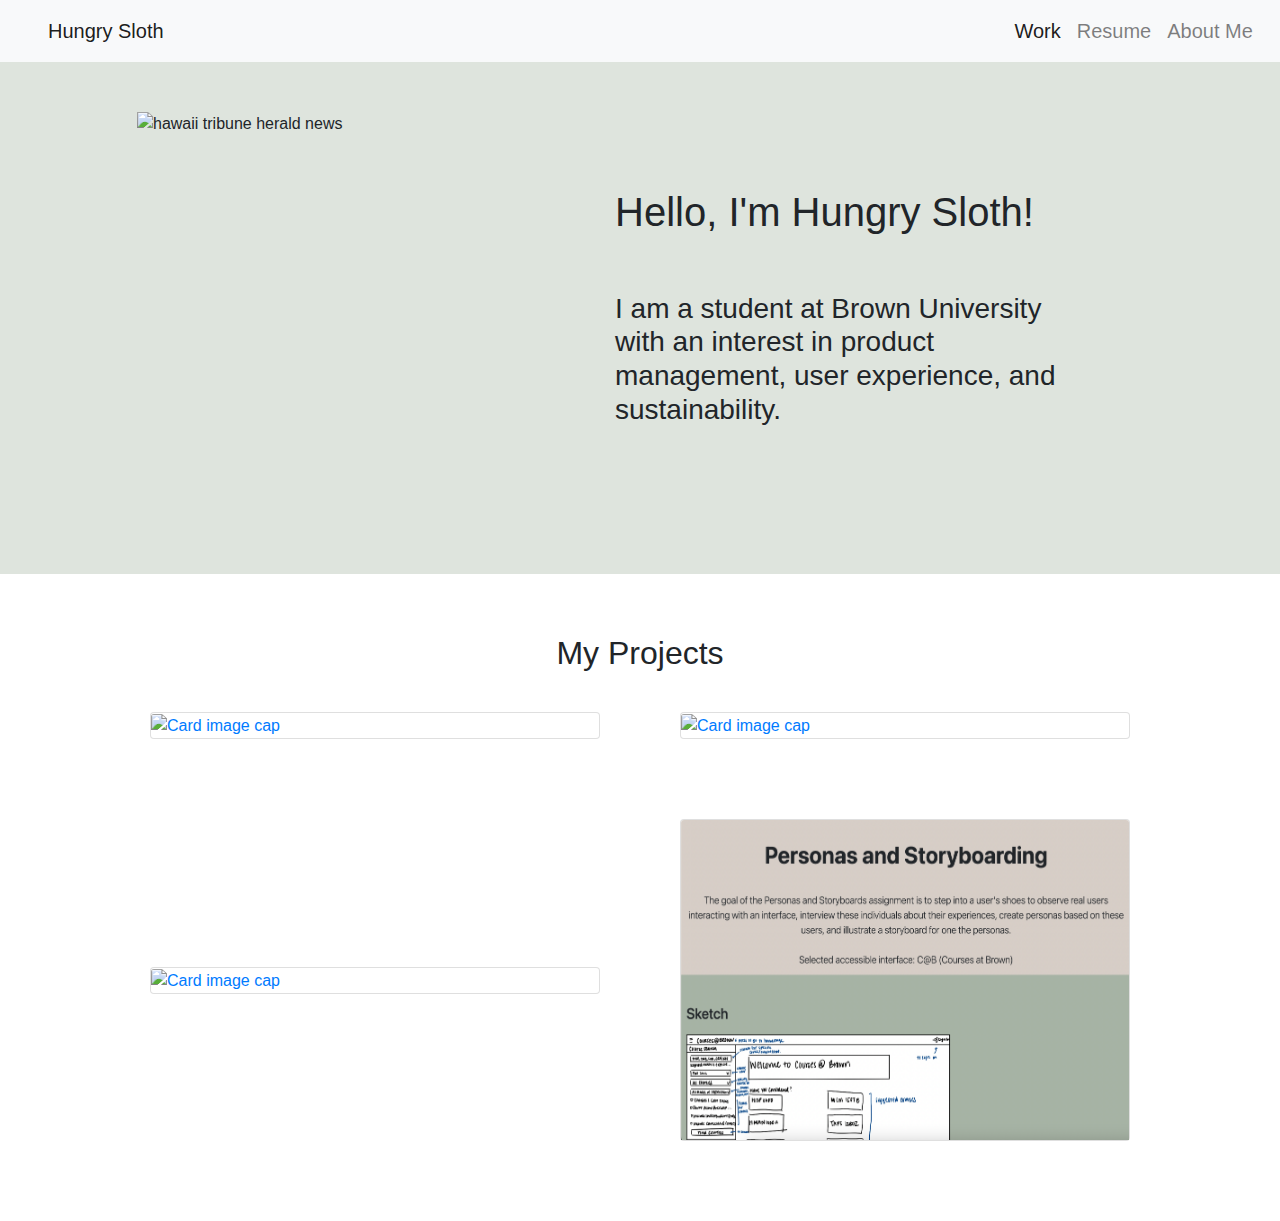
==== index.html @ 39aba36c "fixed responsiveness" ====
<!doctype html>
<html lang="en">

<head>
    <meta charset="utf-8">
    <meta name="viewport" content="width=device-width, initial-scale=1">
    <link rel="stylesheet" href="bootstrap.css">
    <link rel="stylesheet" href="style.css">
    <link rel="stylesheet" href="https://fonts.googleapis.com/css?family=Tangerine">
    <link rel="stylesheet" href="https://cdn.jsdelivr.net/npm/bootstrap@4.3.1/dist/css/bootstrap.min.css"
        integrity="sha384-ggOyR0iXCbMQv3Xipma34MD+dH/1fQ784/j6cY/iJTQUOhcWr7x9JvoRxT2MZw1T" crossorigin="anonymous">
    <link href="https://cdn.jsdelivr.net/npm/bootstrap@5.2.2/dist/css/bootstrap.min.css" rel="stylesheet"
        integrity="sha384-Zenh87qX5JnK2Jl0vWa8Ck2rdkQ2Bzep5IDxbcnCeuOxjzrPF/et3URy9Bv1WTRi" crossorigin="anonymous">
    <script src="https://cdn.jsdelivr.net/npm/bootstrap@5.2.2/dist/js/bootstrap.bundle.min.js"
        integrity="sha384-OERcA2EqjJCMA+/3y+gxIOqMEjwtxJY7qPCqsdltbNJuaOe923+mo//f6V8Qbsw3"
        crossorigin="anonymous"></script>
    <title>Final Portfolio</title>
</head>

<body>
    <!-- nav bar was adopted using https://www.codeply.com/p/7plDNvBJnB -->
    <nav class="navbar navbar-light bg-light navbar-expand-md fixed-top mr-auto #3A1C1B;">
        <a id="left-nav" class="navbar-brand" href="#"> Hungry Sloth</a>
        <button class="navbar-toggler" aria-label="toggle navigation" data-bs-toggle="collapse"
            data-bs-target="#navbar">
            <span class="navbar-toggler-icon"></span>
        </button>
        <div class="navbar-collapse collapse ml-auto" id="navbar">
            <ul class="navbar-nav ml-auto">
                <li class="nav-item"><a class="nav-link active" aria-current="page" href="#market">Work</a></li>
                <li class="nav-item"><a class="nav-link" href="resume.html">Resume</a></li>
                <li class="nav-item"><a class="nav-link" href="about.html">About Me</a></li>

            </ul>
        </div>
    </nav>

    <section id="innews" class="container-fluid display-flex ">

        <div class="innews-container">

            <div class="innews-card">
                <img id=sloth src="images/sloth.webp" alt="hawaii tribune herald news" />
            </div>
            <div class="innews-card" id="title-text">
                <h1>Hello, I'm Hungry Sloth! </h1>
                <h3>I am a student at Brown University with an interest in product management, user
                    experience, and sustainability.</h3>
            </div>
        </div>
    </section>

    <div id="market" class="d-flex flex-column justify-content-center align-items-center">
        <h2 class="mkt">My Projects</h2>

        <div class="market-container">
            <div class="card" style="width:450px">
                <a class="links" href="development.html"><img class="card-img-top" src="images/development.png"
                        alt="Card image cap" /></a>
            </div>
            <div class="card" style="width:450px">
                <a class="links" href="iterative.html"><img class="card-img-top" src="images/iter.png"
                        alt="Card image cap" /></a>

            </div>
            <div class="card" style="width:450px">
                <a class="links" href="redesign.html"><img class="card-img-top" src="images/responsive.png"
                        alt="Card image cap" /></a>

            </div>
            <div class="card" style="width:450px">
                <a class="links" href="personas.html"><img class="card-img-top" src="images/personas.png"
                        alt="Card image cap" /></a>

            </div>
        </div>

    </div>

</body>

</html>
---- style.css ----
/* html {
    -webkit-font-smoothing: antialiased !important;
    -moz-osx-font-smoothing: grayscale !important;
    -ms-font-smoothing: antialiased !important;
}

body {
    font-family: 'Open Sans', sans-serif;
    font-size: 16px;
    color: #555555;
} */

.md-stepper-horizontal {
    display: table;
    width: 100%;
    margin: 0 auto;
    /* background-color: #FFFFFF;
    box-shadow: 0 3px 8px -6px rgba(0, 0, 0, .50); */
}

.md-stepper-horizontal .md-step {
    display: table-cell;
    position: relative;
    padding: 24px;
}

/* .md-stepper-horizontal .md-step:hover,
.md-stepper-horizontal .md-step:active {
    background-color: rgba(0, 0, 0, 0.04);
}

.md-stepper-horizontal .md-step:active {
    border-radius: 15% / 75%;
}

.md-stepper-horizontal .md-step:first-child:active {
    border-top-left-radius: 0;
    border-bottom-left-radius: 0;
}

.md-stepper-horizontal .md-step:last-child:active {
    border-top-right-radius: 0;
    border-bottom-right-radius: 0;
}

.md-stepper-horizontal .md-step:hover .md-step-circle {
    background-color: #ac1717;
} */

.md-stepper-horizontal .md-step:first-child .md-step-bar-left,
.md-stepper-horizontal .md-step:last-child .md-step-bar-right {
    display: none;
}

.md-stepper-horizontal .md-step .md-step-circle {
    width: 30px;
    height: 30px;
    margin: 0 auto;
    background-color: #000000;
    border-radius: 50%;
    text-align: center;
    line-height: 30px;
    font-size: 16px;
    font-weight: 600;
    color: #FFFFFF;
}

/* .md-stepper-horizontal.green .md-step.active .md-step-circle {
    background-color: #00AE4D;
} */

.md-stepper-horizontal.orange .md-step.active .md-step-circle {
    background-color: #2f2c29;
}

/* .md-stepper-horizontal .md-step.active .md-step-circle {
    background-color: rgb(33, 150, 243);
} */

.md-stepper-horizontal .md-step.done .md-step-circle:before {
    font-family: 'FontAwesome';
    font-weight: 100;
    content: "\f00c";
}

.md-stepper-horizontal .md-step.done .md-step-circle *,
.md-stepper-horizontal .md-step.editable .md-step-circle * {
    display: none;
}

.md-stepper-horizontal .md-step.editable .md-step-circle {
    -moz-transform: scaleX(-1);
    -o-transform: scaleX(-1);
    -webkit-transform: scaleX(-1);
    transform: scaleX(-1);
}

.md-stepper-horizontal .md-step.editable .md-step-circle:before {
    /* font-family: 'FontAwesome'; */
    font-weight: 100;
    content: "\f040";
}

.md-stepper-horizontal .md-step .md-step-title {
    margin-top: 16px;
    font-size: 16px;
    font-weight: 600;
}

.md-stepper-horizontal .md-step .md-step-title,
.md-stepper-horizontal .md-step .md-step-optional {
    text-align: center;
    color: rgba(0, 0, 0, .26);
}

.md-stepper-horizontal .md-step.active .md-step-title {
    font-weight: 600;
    color: rgba(0, 0, 0, .87);
}

.md-stepper-horizontal .md-step.active.done .md-step-title,
.md-stepper-horizontal .md-step.active.editable .md-step-title {
    font-weight: 600;
}

.md-stepper-horizontal .md-step .md-step-optional {
    font-size: 12px;
}

.md-stepper-horizontal .md-step.active .md-step-optional {
    color: rgba(0, 0, 0, .54);
}

.md-stepper-horizontal .md-step .md-step-bar-left,
.md-stepper-horizontal .md-step .md-step-bar-right {
    position: absolute;
    top: 36px;
    height: 1px;
    border-top: 1px solid #000000;
}

.md-stepper-horizontal .md-step .md-step-bar-right {
    right: 0;
    left: 50%;
    margin-left: 20px;
}

.md-stepper-horizontal .md-step .md-step-bar-left {
    left: 0;
    right: 50%;
    margin-right: 20px;
}

#hifi-iterative {
    width: 13rem;
    height: auto;
}

.userContainer {
    display: flex;
    flex-direction: row;
    align-items: top;
    justify-content: center;
    gap: 5rem;
    flex-wrap: wrap;
}

.userCard {
    width: 300px;
    background-color: #ebebeb;
    border-radius: 15px;
    box-shadow: 0 0 10px 0 rgba(0, 0, 0, 0.2);
    color: black;
}

.userImage {
    width: 200px;
    height: 200px;
    border-radius: 50%;
    object-fit: cover;
    margin-top: 1rem;

}

#userImageOne {
    background-color: #32a0d0;
    justify-content: center;
    align-items: center;
}

#userImageTwo {
    background-color: #828bec;
}

#userImageThree {
    background-color: #943bc7;
}


.userHeader {
    padding: 1rem;
    font-size: 1.5rem;
    font-weight: 600;
    padding: 1rem;
    align-items: center;
    justify-content: center;
    text-align: center;
}

.userSectionContainer {
    text-align: left;
    padding: 0 1rem;
}

/* a {
        margin: 0 auto;
        color:rgb(189, 17, 104);
        text-decoration: underline;
      }
  
      a:hover {
        color:rgb(124, 5, 64);
      } */

.userSectionHeader {
    font-size: 1.2rem;
    font-weight: 600;
    padding-bottom: 0.5rem;
    text-align: center;
}

strong {
    padding-left: 0.5rem;
}

ul {
    padding-left: 2.5rem;
    margin: 0.2rem;
}




#vis-design {
    width: 18rem;
    height: 20rem;
}

.feedbackContainer {
    display: flex;
    flex-direction: row;
    align-items: top;
    justify-content: center;
    gap: 5rem;
    flex-wrap: wrap;
}

.feedbackItem {
    /* flex: 1; */
    width: 320px;
    background-color: #ebebeb;
    border-radius: 15px;
    box-shadow: 0 0 10px 0 rgba(0, 0, 0, 0.2);
    color: black;
}

.feedbackImage {
    width: 320px;
    height: 200px;
    border-radius: 10px;
    object-fit: cover;
}

.feedbackHeader {
    padding: 1rem;
    font-size: 1.5rem;
    font-weight: 500;
    align-items: center;
    justify-content: center;
    text-align: center;
}

.feedbackTextContainer {
    display: flex;
    flex-direction: row;
    align-items: top;
    justify-content: center;
    gap: 1rem;
    padding: 0 1rem;
    text-align: left;
}

.navbar-nav {
    font-size: 20px;
    color: black;
}

.proto-container img {
    width: 350px;
    height: 290px;
}

.proto-container {
    display: flex;
    justify-content: center;
    align-items: start;
    flex-wrap: wrap;
    gap: 2rem;
}

#design {

    text-align: center;
    justify-content: center;
    align-items: center;
    padding-bottom: 5rem;
}

#left-nav {
    padding-left: 2rem;
}

.banner {
    width: 100%;
    height: 500px;
    position: relative;
    object-fit: cover;
}

.hours {
    align-items: center;
    justify-content: center;
}

#title {
    padding-bottom: 40px;
    background-color: #d0a3bc9a;
}

#dev-title {
    padding-top: 60px;
    padding-bottom: 40px;
    background-color: #d0a3bc9a;
}

#redesign-title {
    padding-top: 60px;
    padding-bottom: 40px;
    background-color: #7f9fc9c4;
}

#iterative-title {
    padding-top: 60px;
    padding-bottom: 40px;
    background-color: #a278bd9a;
}

#personas-title {
    padding-top: 60px;
    padding-bottom: 40px;
    background-color: #3a211f57;
}

#aboutme {
    padding-bottom: 40px;
    background-color: #d0b9a39a;
}

#aboutme h1 {
    padding-top: 10rem;
    padding-bottom: 5rem;
    font-size: 3rem;
    font-weight: bold;
    /* font-family: "Belleza"; */
    align-items: center;
    justify-content: center;
    justify-items: center;
    align-content: center;
    text-align: center;
}

#title h1 {
    padding-top: 10rem;
    padding-bottom: 5rem;
    font-size: 3rem;
    font-weight: bold;
    /* font-family: "Belleza"; */
    align-items: center;
    justify-content: center;
    justify-items: center;
    align-content: center;
    text-align: center;
}

#dev-title h1 {
    padding-top: 15rem;
    padding-bottom: 15rem;
    font-size: 5rem;
    font-weight: bold;
    /* font-family: "Belleza"; */
    align-items: center;
    justify-content: center;
    justify-items: center;
    align-content: center;
    text-align: center;
}

#iterative-title h1 {
    padding-top: 15rem;
    padding-bottom: 15rem;
    font-size: 5rem;
    font-weight: bold;
    /* font-family: "Belleza"; */
    align-items: center;
    justify-content: center;
    justify-items: center;
    align-content: center;
    text-align: center;
}

#redesign-title h1 {
    padding-top: 15rem;
    padding-bottom: 15rem;
    font-size: 5rem;
    font-weight: bold;
    /* font-family: "Belleza"; */
    align-items: center;
    justify-content: center;
    justify-items: center;
    align-content: center;
    text-align: center;
}

#personas-title h1 {
    padding-top: 15rem;
    padding-bottom: 15rem;
    font-size: 5rem;
    font-weight: bold;
    /* font-family: "Belleza"; */
    align-items: center;
    justify-content: center;
    justify-items: center;
    align-content: center;
    text-align: center;
}

h3 {
    text-align: center;
    margin-left: 3rem;
    margin-right: 3rem;
}

img {
    width: 60%;
    height: auto;
    align-items: center;
    justify-content: center;
}

li span {
    font-weight: normal;
}

.market-container {
    display: flex;
    justify-content: center;
    align-items: center;
    flex-wrap: wrap;
    gap: 5rem;
    padding-bottom: 5rem;

}

#market img {
    height: 20rem;
}

/* .market-container img {
    width: 350px;
    height: 250px;
} */

.probs-container {
    display: flex;
    justify-content: center;
    align-items: start;
    flex-wrap: wrap;
    gap: 2rem;
    padding-left: 3rem;
    padding-right: 3rem;
}

.probs-container img {
    width: 350px;
    height: 290px;
}

.probs-card {
    display: flex;
    flex-direction: column;
    align-items: stretch;
    justify-content: center;
    background-color: rgb(255, 255, 255);
    padding: 1rem;
    width: 16rem;
    border-radius: 2rem;
}

#probs {
    display: flex;
    flex-direction: column;
    align-items: stretch;
    flex-wrap: wrap;
    padding-bottom: 3rem;
}


a.links:hover img {
    transform: scale(1.05);
    box-shadow: 0 0 10px rgba(0, 0, 0, 0.5);
}

.market-card {
    display: flex;
    flex-direction: column;
    align-items: stretch;
    justify-content: center;
}

.innews-container {
    display: flex;
    justify-content: center;
    align-items: center;
    flex-wrap: wrap;
    gap: 5rem;
    background-color: #dee4dd;
    padding-top: 7rem;
    padding-bottom: 7rem;
}

.innews-container img {
    width: 350px;
    height: 350px;
}

.innews-card {
    display: flex;
    flex-direction: column;
    align-items: stretch;
    justify-content: center;
}

.dev-container {
    display: flex;
    justify-content: center;
    align-items: center;
    flex-wrap: wrap;
    padding-top: 7rem;
    column-gap: 15rem;
    padding-bottom: 3rem;
}

.dev-container img {
    width: 350px;
    height: 280px;
}

.dev-card {
    display: flex;
    flex-direction: column;
    align-items: stretch;
    justify-content: center;
}

.dev-card h2 {
    color: #960f59d0;
}

.redesign-container {
    display: flex;
    justify-content: center;
    align-items: center;
    flex-wrap: wrap;
    padding-top: 7rem;
    column-gap: 15rem;
    padding-bottom: 2rem;
}

.redesign-container img {
    width: 350px;
    height: 280px;
}

.redesign-card {
    display: flex;
    flex-direction: column;
    align-items: stretch;
    justify-content: center;
}

.redesign-card h2 {
    color: #0f4096de;
}

.iterative-container {
    display: flex;
    justify-content: center;
    align-items: center;
    flex-wrap: wrap;
    padding-top: 7rem;
    column-gap: 15rem;
    padding-bottom: 3rem;
}

.iterative-container img {
    width: 350px;
    height: 280px;
}

.iterative-card {
    display: flex;
    flex-direction: column;
    align-items: stretch;
    justify-content: center;
}

.iterative-card h2 {
    color: #5e0f96d0;
}

.personas-container {
    display: flex;
    justify-content: center;
    align-items: center;
    flex-wrap: wrap;
    padding-top: 7rem;
    column-gap: 15rem;
    padding-bottom: 2rem;
}

.personas-container img {
    width: 350px;
    height: 280px;
}

.personas-card {
    display: flex;
    flex-direction: column;
    align-items: stretch;
    justify-content: center;
}

.personas-card h2 {
    color: #471e1ede;
}

.innews-card p {
    display: flex;
    flex-direction: column;
    align-items: stretch;
    justify-content: center;
    flex-wrap: wrap;
    width: 350px;
}

#bio {
    margin-left: 5rem;
    margin-right: 5rem;
}

#title-text h1 {
    padding: 3rem;
    text-align: left;
}

#title-text h3 {
    width: 30rem;
    text-align: left;
}

#overview {
    background-color: #dee4dd;
    display: flex;
}

#preparation {
    background-color: #dee4dd;
    display: flex;
    flex-direction: column;
    align-items: stretch;
    flex-wrap: wrap;
}

#observations {
    background-color: #dee4dd;
    display: flex;
    flex-direction: column;
    align-items: stretch;
    flex-wrap: wrap;
}

#innews {
    background-color: #dee4dd;
    display: flex;
    flex-direction: column;
    align-items: stretch;
    flex-wrap: wrap;
}

#dev {

    display: flex;
    flex-direction: column;
    align-items: stretch;
    flex-wrap: wrap;

    background-color: #efcde09a;
}

#responsive-redesign {

    display: flex;
    flex-direction: column;
    align-items: stretch;
    flex-wrap: wrap;
    background-color: #a1b9dd9a;
}

#personas-stoyboarding {

    display: flex;
    flex-direction: column;
    align-items: stretch;
    flex-wrap: wrap;
    background-color: #452a2a27;
}

#iterative {

    display: flex;
    flex-direction: column;
    align-items: stretch;
    flex-wrap: wrap;

    background-color: #bea3d09a;
}

#about-prod {

    display: flex;
    flex-direction: column;
    align-items: stretch;
    flex-wrap: wrap;
    background-color: #efcde09a;
}

#about-prod h2 {
    text-align: center;
    padding-bottom: 2rem;
}

#about-prod h4 {
    text-align: left;
    padding-left: 10rem;
    align-self: flex-start;
}

#redesign-probs {

    display: flex;
    flex-direction: column;
    align-items: stretch;
    flex-wrap: wrap;
    background-color: #a1b9dd9a;
}

#redesign-probs h2 {
    text-align: center;
    padding-bottom: 2rem;
}

#redesign-probs h4 {
    text-align: left;
    padding-left: 10rem;
    align-self: flex-start;
}

#iterative-prod {

    display: flex;
    flex-direction: column;
    align-items: stretch;
    flex-wrap: wrap;
    background-color: #bea3d09a;
}

#iterative-prod h2 {
    text-align: center;
    padding-bottom: 2rem;
}

#iterative-prod h4 {
    text-align: left;
    padding-left: 10rem;
    align-self: flex-start;
}

#personas-probs {

    display: flex;
    flex-direction: column;
    align-items: stretch;
    flex-wrap: wrap;
    background-color: #452a2a27;
}

#personas-probs h2 {
    text-align: center;
    padding-bottom: 2rem;
}

#personas-probs h4 {
    text-align: left;
    padding-left: 10rem;
    align-self: flex-start;
}

#product {
    padding-left: 10rem;
    padding-right: 10rem;
    padding-bottom: 3rem;
}

#problem {
    padding-left: 10rem;
    padding-right: 10rem;
}

hr {
    width: 80%;
    color: black;
    background-color: black;
    justify-content: center;
    align-items: center;
}

.wire-container {
    display: flex;
    justify-content: center;
    align-items: start;
    flex-wrap: wrap;
    gap: 2rem;
    padding-left: 7rem;
    padding-right: 7rem;
}

.wire-container img {
    width: 350px;
    height: 290px;
}

#persona {
    height: 20rem;
}

#wireframe {
    height: 100%;
}

#storyboard {
    width: 40rem;
    height: 60rem;
}

#sketch {
    width: 250px;
    height: auto;
}

#modals {
    height: 10rem;
    width: 10rem;
}

.partner {
    display: flex;
    flex-wrap: wrap;
    flex-direction: row;
}

.row {
    display: flex;
    right: 0px;
}

.column {
    flex: 33.33%;
}

.question {
    position: fixed;
    bottom: 0px;
    right: 0px;
    padding-right: 1rem;
}

button {
    background: none;
    color: inherit;
    border: none;
    padding: 0;
    font: inherit;
    cursor: pointer;
    outline: inherit;
    width: 7rem;
    height: 5rem;
}

.innews-card h4 {
    display: flex;
    flex-direction: row;
    align-items: stretch;
    justify-content: center;
    flex-wrap: wrap;
    width: 350px;
    right: 0px;
}

.innews-card h3 {
    display: flex;
    flex-direction: row;
    align-items: stretch;
    justify-content: center;
    flex-wrap: wrap;
    width: 350px;
    right: 0px;
}

.dev-card h4 {
    display: flex;
    flex-direction: row;
    align-items: stretch;
    /* justify-content: center; */
    text-align: left;
    flex-wrap: wrap;
    width: 350px;
    right: 0px;
    padding-bottom: 2rem;
}

.iterative-card h4 {
    display: flex;
    flex-direction: row;
    align-items: stretch;
    /* justify-content: center; */
    text-align: left;
    flex-wrap: wrap;
    width: 350px;
    right: 0px;
    padding-bottom: 2rem;
}

.personas-card h4 {
    display: flex;
    flex-direction: row;
    align-items: stretch;
    /* justify-content: center; */
    text-align: left;
    flex-wrap: wrap;
    width: 350px;
    right: 0px;
    padding-bottom: 2rem;
}


.redesign-card h4 {
    display: flex;
    flex-direction: row;
    align-items: stretch;
    /* justify-content: center; */
    text-align: left;
    flex-wrap: wrap;
    width: 350px;
    right: 0px;
    padding-bottom: 2rem;
}

/* h1 {
    display: flex;
    flex-direction: row;
    align-items: center;
    justify-content: center;
    flex-wrap: wrap;
} */

.iconDetails {
    float: left;
    height: 15rem;
    width: 20rem;
    padding-right: 2rem;
}

.container2 {
    width: 100%;
    display: flex;
    align-items: center;
    flex-direction: column;
}

.container2 img {
    width: 20rem;
    margin-left: 10rem;
    margin-right: 5rem;
}

#arrow {
    width: 2rem;
    height: 2rem;
}

#arr {
    text-align: center;
}

.mkt {
    padding-top: 60px;
    padding-bottom: 2rem;
}

.thenews {
    padding-top: 1rem;
    padding-bottom: 2rem;
}

.market-card h4 {
    display: flex;
    flex-direction: row;
    align-items: stretch;
    justify-content: center;
    flex-wrap: wrap;
    width: 350px;
    right: 0px;
}

.innews-card h4 {
    display: flex;
    flex-direction: row;
    align-items: stretch;
    justify-content: center;
    flex-wrap: wrap;
    width: 350px;
    right: 0px;
}

.card {
    width: 25rem;
}

/* ABOUT SECTION */

.about-container {
    display: flex;
    justify-content: center;
    flex-wrap: wrap;
    gap: 5rem;
    background-color: #dee4dd;
    padding-top: 30px;
}

.about-card {
    width: 30rem;
    text-align: center;
}

.about-card h2 {
    padding-bottom: 2rem;
}

.about-card div {
    height: 25rem;
}

@media (max-width: 1200px) {
    .about-card {
        width: 20rem;
        height: 15rem;
    }

    .about-card div {
        height: 15rem;
    }

    #title h1 {
        text-align: center;
    }

    #title p {
        text-align: left;
    }

    #title-text h3 {
        width: 20rem;
        text-align: left;
    }

    .title h3 {
        text-align: left;
    }

    .innews-container img {
        width: 200px;
        height: 200px;
    }

}

@media (min-width: 1998px) {

    #probs {
        padding-top: 2rem;
    }

    .probs-card p {
        display: flex;
        flex-direction: column;
        align-items: stretch;
        justify-content: center;
        flex-wrap: wrap;
        width: 900px;
    }

    .probs-card {
        height: 1050px;

        display: flex;
        flex-direction: column;
        align-items: stretch;
        justify-content: center;
        background-color: rgba(250, 228, 183, 0.718);
        padding: 5rem;
        width: 1050px;
    }

    .card {
        width: 40rem;
    }

    /* .mkt {
        padding-top: 60px;
        padding-bottom: 2rem;
        font-size: 20rem;
    } */

    #title-text h1 {
        padding: 3rem;
        text-align: left;
        font-size: 10rem;
    }

    #title-text h3 {
        width: 100rem;
        text-align: left;
        font-size: 6rem;
    }

    #innews .about-card {
        width: 80rem;
        height: 80rem;
    }

    .about-card div {
        height: 80rem;
    }

    #title h1 {
        text-align: center;
        font-size: 20rem;
    }

    #hours h3 {
        font-size: 8rem;
        text-align: center;
    }

    #market {
        padding-top: 7rem;
        align-items: center;
        justify-content: center;
    }

    #market h2 {
        font-size: 8rem;
        align-items: center;
        justify-content: center;
        text-align: center;
        padding-bottom: 10rem;
    }

    #market img {
        width: 40rem;
        height: 30rem;
    }

    .market-container {
        display: flex;
        justify-content: center;
        align-items: center;
        flex-wrap: wrap;
        gap: 8rem;
        /* width: 10rem; */
    }

    /* .card-img-top img {
        width: 50rem;
    } */

    /* .market-container img {
        width: 400rem;
        height: 200rem;
    } */

    #modals {
        height: 40rem;
        width: 40rem;
    }

    #news {
        padding-top: 7rem;
    }

    #news h2 {
        font-size: 10rem;
        text-align: center;
    }

    #news h3 {
        font-size: 8rem;
        display: flex;
        flex-direction: column;
        align-items: stretch;
        justify-content: center;
        text-align: center;
    }

    #news h4 {
        font-size: 6rem;
        display: flex;
        flex-direction: column;
        align-items: stretch;
        justify-content: center;
        text-align: center;
    }

    .innews-container {
        display: flex;
        justify-content: center;
        align-items: center;
        flex-wrap: wrap;
        gap: 10rem;
        background-color: #dee4dd;
        padding-top: 15rem;
        padding-bottom: 15rem;
    }

    #sloth {
        height: 45rem;
        width: 45rem;
    }

    #aboutme h1 {
        font-size: 10rem;
    }

    .innews-container img {
        width: 80rem;
        height: 50rem;
    }

    .innews-card {
        display: flex;
        flex-direction: column;
        align-items: stretch;
        justify-content: center;
    }

    #bio {
        font-size: 4rem;
        padding-left: 20rem;
        padding-right: 20rem;
    }

    #arrtitle {
        display: flex;
        flex-direction: column;
        align-items: stretch;
        justify-content: center;
        flex-wrap: wrap;
        width: 80rem;
        text-align: center;
    }

    #arr {
        display: flex;
        flex-direction: column;
        align-items: stretch;
        justify-content: center;
        flex-wrap: wrap;
        width: 80rem;
        text-align: center;
    }

    #about {
        font-size: 10rem;
    }

    #foot p {
        font-size: 6rem;
    }

    #arrow {
        width: 6rem;
        height: 6rem;
    }

    #logo {
        width: 15rem;
        height: 10rem;
    }

    #logo2 {
        width: 10rem;
        height: 10rem;
    }

    .about-card div {
        height: 60rem;
    }

    .about-container {
        display: flex;
        justify-content: center;
        flex-wrap: wrap;
        gap: 30rem;
        background-color: #dee4dd;
        padding-top: 10rem;
    }


    .banner {
        width: 100%;
        height: 1500px;
        position: relative;
        object-fit: cover;
    }

    .navbar {
        min-height: 300px;
    }


    #left-nav {
        font-size: 40px;
    }

    .nav-item {
        font-size: 40px;
    }

    #innews {
        padding-top: 20rem;
    }

    .navbar-expand-md .navbar-nav {
        /* padding: 20rem; */
    }

    .logo {
        padding-left: 1rem;
        width: 40rem;
        height: 20rem;
    }

    .navbar-nav {
        font-size: 6rem;
    }
}

#foot {
    padding-top: 50px;
}
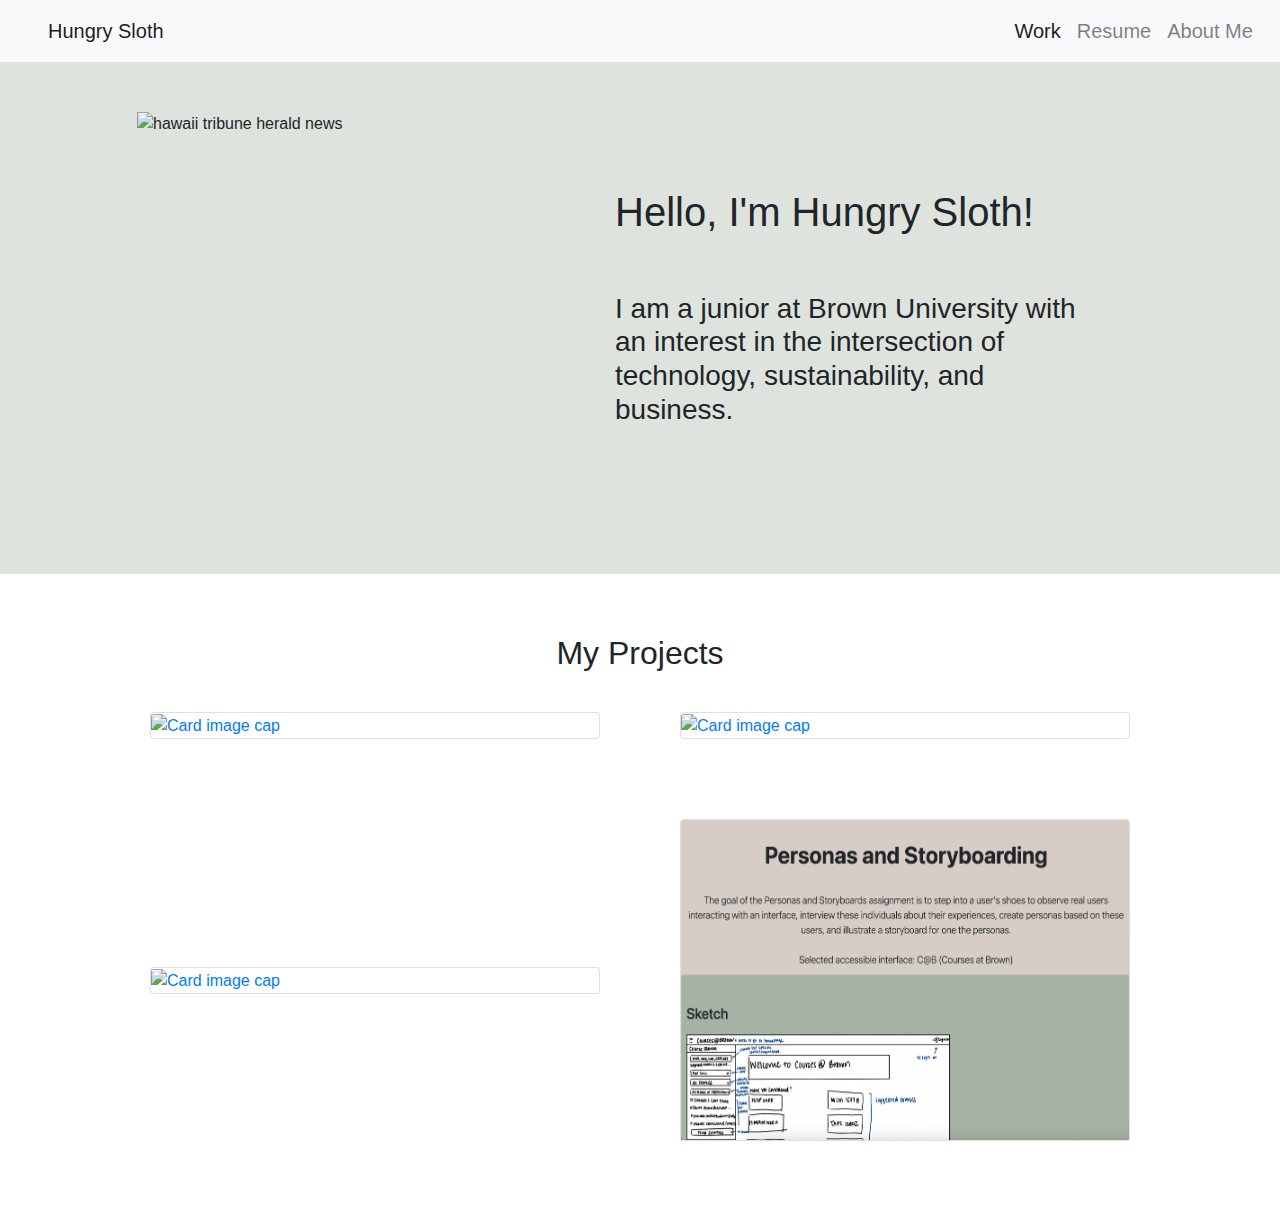
==== commit 40a2b185: "added responsiveness" ====
--- a/index.html
+++ b/index.html
@@ -44,8 +44,9 @@
             </div>
             <div class="innews-card" id="title-text">
                 <h1>Hello, I'm Hungry Sloth! </h1>
-                <h3>I am a student at Brown University with an interest in product management, user
-                    experience, and sustainability.</h3>
+                <h3>I am a junior at Brown University with an interest in the intersection of technology,
+                    sustainability, and business.
+                </h3>
             </div>
         </div>
     </section>
@@ -55,6 +56,7 @@
 
         <div class="market-container">
             <div class="card" style="width:450px">
+
                 <a class="links" href="development.html"><img class="card-img-top" src="images/development.png"
                         alt="Card image cap" /></a>
             </div>
@@ -66,15 +68,12 @@
             <div class="card" style="width:450px">
                 <a class="links" href="redesign.html"><img class="card-img-top" src="images/responsive.png"
                         alt="Card image cap" /></a>
-
             </div>
             <div class="card" style="width:450px">
                 <a class="links" href="personas.html"><img class="card-img-top" src="images/personas.png"
                         alt="Card image cap" /></a>
-
             </div>
         </div>
-
     </div>
 
 </body>
--- a/style.css
+++ b/style.css
@@ -63,6 +63,7 @@
     font-size: 16px;
     font-weight: 600;
     color: #FFFFFF;
+
 }
 
 /* .md-stepper-horizontal.green .md-step.active .md-step-circle {
@@ -212,16 +213,6 @@
     padding: 0 1rem;
 }
 
-/* a {
-        margin: 0 auto;
-        color:rgb(189, 17, 104);
-        text-decoration: underline;
-      }
-  
-      a:hover {
-        color:rgb(124, 5, 64);
-      } */
-
 .userSectionHeader {
     font-size: 1.2rem;
     font-weight: 600;
@@ -237,9 +228,6 @@
     padding-left: 2.5rem;
     margin: 0.2rem;
 }
-
-
-
 
 #vis-design {
     width: 18rem;
@@ -363,7 +351,7 @@
 
 #aboutme {
     padding-bottom: 40px;
-    background-color: #d0b9a39a;
+    background-color: #eae7e49a;
 }
 
 #aboutme h1 {
@@ -372,12 +360,31 @@
     font-size: 3rem;
     font-weight: bold;
     /* font-family: "Belleza"; */
-    align-items: center;
+    /* align-items: center;
     justify-content: center;
     justify-items: center;
     align-content: center;
-    text-align: center;
-}
+    text-align: center; */
+}
+
+#resume-cont {
+    padding-bottom: 40px;
+    background-color: #d0a3a39a;
+}
+
+#resume-cont h1 {
+    padding-top: 10rem;
+    padding-bottom: 5rem;
+    font-size: 3rem;
+    font-weight: bold;
+    /* font-family: "Belleza"; */
+    align-items: center;
+    justify-content: center;
+    justify-items: center;
+    align-content: center;
+    text-align: center;
+}
+
 
 #title h1 {
     padding-top: 10rem;
@@ -560,9 +567,30 @@
     padding-bottom: 3rem;
 }
 
+.abt-container {
+    display: flex;
+    justify-content: center;
+    align-items: center;
+    flex-wrap: wrap;
+    /* padding-top: 7rem; */
+    column-gap: 10rem;
+    padding-bottom: 3rem;
+}
+
+.abt-container img {
+    width: 350px;
+    height: 280px;
+}
+
 .dev-container img {
     width: 350px;
-    height: 280px;
+    height: auto;
+}
+
+.dev-card img {
+    padding-top: 3rem;
+    width: 20rem;
+    height: auto;
 }
 
 .dev-card {
@@ -666,6 +694,7 @@
 #bio {
     margin-left: 5rem;
     margin-right: 5rem;
+
 }
 
 #title-text h1 {
@@ -717,6 +746,17 @@
     background-color: #efcde09a;
 }
 
+#abt {
+
+    display: flex;
+    flex-direction: column;
+    align-items: stretch;
+    flex-wrap: wrap;
+
+    /* background-color: #efcde09a; */
+}
+
+
 #responsive-redesign {
 
     display: flex;
@@ -746,7 +786,7 @@
 }
 
 #about-prod {
-
+    padding-top: 60px;
     display: flex;
     flex-direction: column;
     align-items: stretch;
@@ -755,6 +795,48 @@
 }
 
 #about-prod h2 {
+    text-align: center;
+    padding-bottom: 2rem;
+}
+
+#about-api {
+    padding-top: 60px;
+    display: flex;
+    flex-direction: column;
+    align-items: stretch;
+    flex-wrap: wrap;
+    background-color: #efcde09a;
+}
+
+#about-api h2 {
+    text-align: center;
+    padding-bottom: 2rem;
+}
+
+#about-architecture {
+    padding-top: 60px;
+    display: flex;
+    flex-direction: column;
+    align-items: stretch;
+    flex-wrap: wrap;
+    background-color: #efcde09a;
+}
+
+#about-architecture h2 {
+    text-align: center;
+    padding-bottom: 2rem;
+}
+
+#about-conclusion {
+    padding-top: 60px;
+    display: flex;
+    flex-direction: column;
+    align-items: stretch;
+    flex-wrap: wrap;
+    background-color: #efcde09a;
+}
+
+#about-conclusion h2 {
     text-align: center;
     padding-bottom: 2rem;
 }
@@ -766,7 +848,7 @@
 }
 
 #redesign-probs {
-
+    padding-top: 60px;
     display: flex;
     flex-direction: column;
     align-items: stretch;
@@ -775,6 +857,76 @@
 }
 
 #redesign-probs h2 {
+    text-align: center;
+    padding-bottom: 2rem;
+}
+
+#redesign-problems {
+    padding-top: 60px;
+    display: flex;
+    flex-direction: column;
+    align-items: stretch;
+    flex-wrap: wrap;
+    background-color: #a1b9dd9a;
+}
+
+#redesign-problems h2 {
+    text-align: center;
+    padding-bottom: 2rem;
+}
+
+#redesign-wires {
+    padding-top: 60px;
+    display: flex;
+    flex-direction: column;
+    align-items: stretch;
+    flex-wrap: wrap;
+    background-color: #a1b9dd9a;
+}
+
+#redesign-wires h2 {
+    text-align: center;
+    padding-bottom: 2rem;
+}
+
+#redesign-guide {
+    padding-top: 60px;
+    display: flex;
+    flex-direction: column;
+    align-items: stretch;
+    flex-wrap: wrap;
+    background-color: #a1b9dd9a;
+}
+
+#redesign-guide h2 {
+    text-align: center;
+    padding-bottom: 2rem;
+}
+
+#redesign-protos {
+    padding-top: 60px;
+    display: flex;
+    flex-direction: column;
+    align-items: stretch;
+    flex-wrap: wrap;
+    background-color: #a1b9dd9a;
+}
+
+#redesign-protos h2 {
+    text-align: center;
+    padding-bottom: 2rem;
+}
+
+#redesign-conclusion {
+    padding-top: 60px;
+    display: flex;
+    flex-direction: column;
+    align-items: stretch;
+    flex-wrap: wrap;
+    background-color: #a1b9dd9a;
+}
+
+#redesign-conclusion h2 {
     text-align: center;
     padding-bottom: 2rem;
 }
@@ -786,7 +938,7 @@
 }
 
 #iterative-prod {
-
+    padding-top: 60px;
     display: flex;
     flex-direction: column;
     align-items: stretch;
@@ -795,6 +947,104 @@
 }
 
 #iterative-prod h2 {
+    text-align: center;
+    padding-bottom: 2rem;
+}
+
+#iterative-proto {
+    padding-top: 60px;
+    display: flex;
+    flex-direction: column;
+    align-items: stretch;
+    flex-wrap: wrap;
+    background-color: #bea3d09a;
+}
+
+#iterative-proto h2 {
+    text-align: center;
+    padding-bottom: 2rem;
+}
+
+#iterative-sketch {
+    padding-top: 60px;
+    display: flex;
+    flex-direction: column;
+    align-items: stretch;
+    flex-wrap: wrap;
+    background-color: #bea3d09a;
+}
+
+#iterative-sketch h2 {
+    text-align: center;
+    padding-bottom: 2rem;
+}
+
+#iterative-wires {
+    padding-top: 60px;
+    display: flex;
+    flex-direction: column;
+    align-items: stretch;
+    flex-wrap: wrap;
+    background-color: #bea3d09a;
+}
+
+#iterative-wires h2 {
+    text-align: center;
+    padding-bottom: 2rem;
+}
+
+#iterative-critique {
+    padding-top: 60px;
+    display: flex;
+    flex-direction: column;
+    align-items: stretch;
+    flex-wrap: wrap;
+    background-color: #bea3d09a;
+}
+
+#iterative-critique h2 {
+    text-align: center;
+    padding-bottom: 2rem;
+}
+
+#iterative-revised {
+    padding-top: 60px;
+    display: flex;
+    flex-direction: column;
+    align-items: stretch;
+    flex-wrap: wrap;
+    background-color: #bea3d09a;
+}
+
+#iterative-revised h2 {
+    text-align: center;
+    padding-bottom: 2rem;
+}
+
+#iterative-analysis {
+    padding-top: 60px;
+    display: flex;
+    flex-direction: column;
+    align-items: stretch;
+    flex-wrap: wrap;
+    background-color: #bea3d09a;
+}
+
+#iterative-analysis h2 {
+    text-align: center;
+    padding-bottom: 2rem;
+}
+
+#iterative-conclusion {
+    padding-top: 60px;
+    display: flex;
+    flex-direction: column;
+    align-items: stretch;
+    flex-wrap: wrap;
+    background-color: #bea3d09a;
+}
+
+#iterative-conclusion h2 {
     text-align: center;
     padding-bottom: 2rem;
 }
@@ -806,7 +1056,7 @@
 }
 
 #personas-probs {
-
+    padding-top: 60px;
     display: flex;
     flex-direction: column;
     align-items: stretch;
@@ -815,6 +1065,76 @@
 }
 
 #personas-probs h2 {
+    text-align: center;
+    padding-bottom: 2rem;
+}
+
+#personas-sketch {
+    padding-top: 60px;
+    display: flex;
+    flex-direction: column;
+    align-items: stretch;
+    flex-wrap: wrap;
+    background-color: #452a2a27;
+}
+
+#personas-sketch h2 {
+    text-align: center;
+    padding-bottom: 2rem;
+}
+
+#personas-obs {
+    padding-top: 60px;
+    display: flex;
+    flex-direction: column;
+    align-items: stretch;
+    flex-wrap: wrap;
+    background-color: #452a2a27;
+}
+
+#personas-obs h2 {
+    text-align: center;
+    padding-bottom: 2rem;
+}
+
+#personas-personas {
+    padding-top: 60px;
+    display: flex;
+    flex-direction: column;
+    align-items: stretch;
+    flex-wrap: wrap;
+    background-color: #452a2a27;
+}
+
+#personas-personas h2 {
+    text-align: center;
+    padding-bottom: 2rem;
+}
+
+#personas-story {
+    padding-top: 60px;
+    display: flex;
+    flex-direction: column;
+    align-items: stretch;
+    flex-wrap: wrap;
+    background-color: #452a2a27;
+}
+
+#personas-story h2 {
+    text-align: center;
+    padding-bottom: 2rem;
+}
+
+#personas-conclusion {
+    padding-top: 60px;
+    display: flex;
+    flex-direction: column;
+    align-items: stretch;
+    flex-wrap: wrap;
+    background-color: #452a2a27;
+}
+
+#personas-conclusion h2 {
     text-align: center;
     padding-bottom: 2rem;
 }
@@ -948,6 +1268,21 @@
     padding-bottom: 2rem;
 }
 
+.dev-card p {
+    display: flex;
+    flex-direction: row;
+    align-items: stretch;
+    /* justify-content: center; */
+    text-align: left;
+    flex-wrap: wrap;
+    width: 550px;
+    justify-content: left;
+    /* padding-left: 5rem;
+    padding-right: 5rem; */
+    right: 0px;
+    padding-bottom: 2rem;
+}
+
 .iterative-card h4 {
     display: flex;
     flex-direction: row;
@@ -1078,6 +1413,12 @@
 
 .about-card div {
     height: 25rem;
+}
+
+@media (max-width: 990px) {
+    .md-stepper-horizontal {
+        display: none;
+    }
 }
 
 @media (max-width: 1200px) {
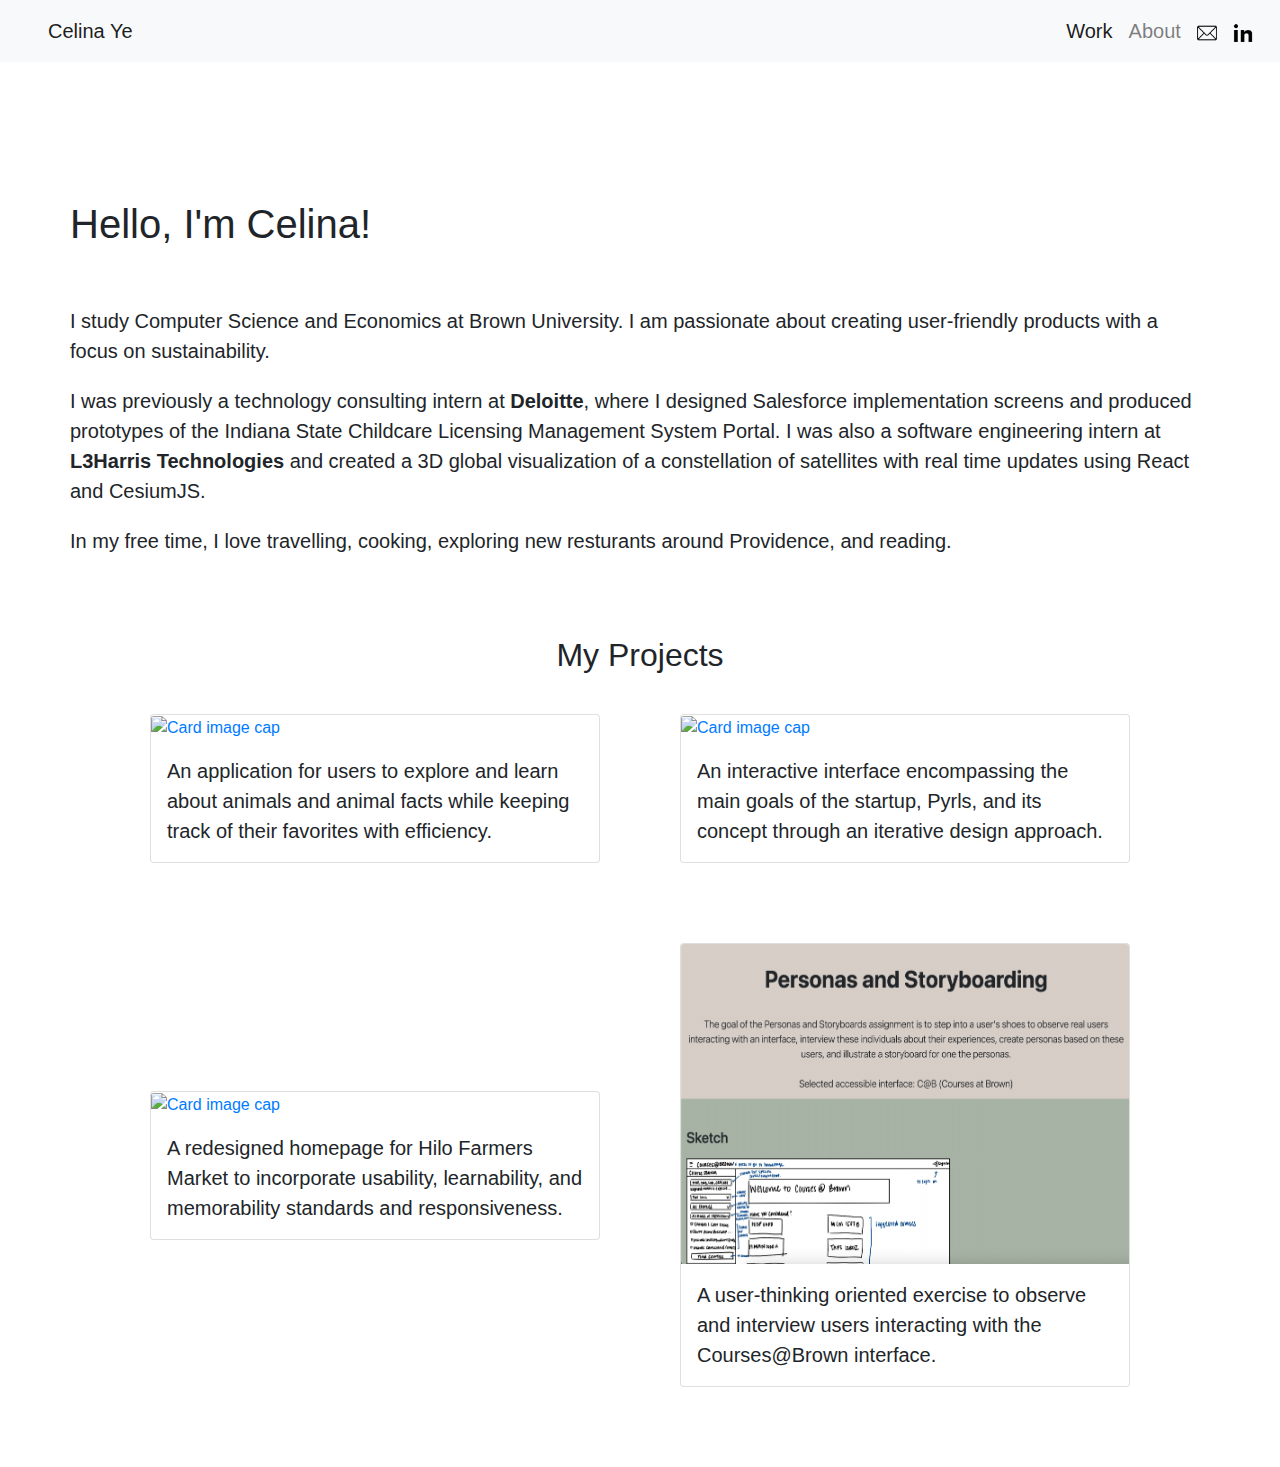
==== commit c20b7acb: "updated portfolio" ====
--- a/index.html
+++ b/index.html
@@ -14,13 +14,13 @@
     <script src="https://cdn.jsdelivr.net/npm/bootstrap@5.2.2/dist/js/bootstrap.bundle.min.js"
         integrity="sha384-OERcA2EqjJCMA+/3y+gxIOqMEjwtxJY7qPCqsdltbNJuaOe923+mo//f6V8Qbsw3"
         crossorigin="anonymous"></script>
-    <title>Final Portfolio</title>
+    <title>Celina Ye</title>
 </head>
 
 <body>
     <!-- nav bar was adopted using https://www.codeply.com/p/7plDNvBJnB -->
     <nav class="navbar navbar-light bg-light navbar-expand-md fixed-top mr-auto #3A1C1B;">
-        <a id="left-nav" class="navbar-brand" href="#"> Hungry Sloth</a>
+        <a id="left-nav" class="navbar-brand" href="#"> Celina Ye</a>
         <button class="navbar-toggler" aria-label="toggle navigation" data-bs-toggle="collapse"
             data-bs-target="#navbar">
             <span class="navbar-toggler-icon"></span>
@@ -28,14 +28,19 @@
         <div class="navbar-collapse collapse ml-auto" id="navbar">
             <ul class="navbar-nav ml-auto">
                 <li class="nav-item"><a class="nav-link active" aria-current="page" href="#market">Work</a></li>
-                <li class="nav-item"><a class="nav-link" href="resume.html">Resume</a></li>
-                <li class="nav-item"><a class="nav-link" href="about.html">About Me</a></li>
+                <!-- <li class="nav-item"><a class="nav-link" href="resume.html">Resume</a></li> -->
+                <li class="nav-item"><a class="nav-link" href="about.html">About</a></li>
+                <li class="nav-item"><a class="nav-link active" href="mailto:celina_ye@brown.edu"><img id="nav-logos"
+                            src="images/mail.png" width="20" height="20"></a> </li>
+                <li class="nav-item"> <a class="nav-link active" href="https://www.linkedin.com/in/celinaye/">
+                        <img id="nav-logos" src="images/linkedin.png" width="20" height="20">
+                    </a></li>
 
             </ul>
         </div>
     </nav>
 
-    <section id="innews" class="container-fluid display-flex ">
+    <!-- <section id="innews" class="container-fluid display-flex ">
 
         <div class="innews-container">
 
@@ -43,13 +48,36 @@
                 <img id=sloth src="images/sloth.webp" alt="hawaii tribune herald news" />
             </div>
             <div class="innews-card" id="title-text">
-                <h1>Hello, I'm Hungry Sloth! </h1>
-                <h3>I am a junior at Brown University with an interest in the intersection of technology,
+                <h1>Hello, I'm Celina! </h1>
+                <h3>I am a senior at Brown University studying Computer Science and Economics. My interests lies within
+                    the intersection of technology,
                     sustainability, and business.
                 </h3>
             </div>
         </div>
-    </section>
+    </section> -->
+    <div id="market" class="d-flex flex-column">
+        <h1 class="short-bio">Hello, I'm Celina!</h1>
+        <span id="bio-desc" class="lead"> I study Computer Science and Economics at Brown University. I am passionate
+            about
+            creating user-friendly products with a focus
+            on sustainability.
+        </span>
+        <span id="bio-desc" class="lead">
+            I was previously a technology consulting intern at <span style="font-weight: bold;">Deloitte</span>,
+            where I designed
+            Salesforce implementation screens and produced prototypes of the Indiana State Childcare Licensing
+            Management System Portal. I was also a software engineering intern at
+            <span style="font-weight: bold;">L3Harris Technologies</span> and created a 3D global
+            visualization of a constellation of satellites with real time updates using React and
+            CesiumJS.
+
+        </span>
+        <span id="bio-desc" class="lead">In my free time, I love travelling, cooking, exploring new resturants around
+            Providence, and reading.</span>
+
+
+    </div>
 
     <div id="market" class="d-flex flex-column justify-content-center align-items-center">
         <h2 class="mkt">My Projects</h2>
@@ -59,19 +87,35 @@
 
                 <a class="links" href="development.html"><img class="card-img-top" src="images/development.png"
                         alt="Card image cap" /></a>
+                <span id="proj-description" class="lead">An application for users to explore and learn about animals and
+                    animal facts
+                    while
+                    keeping track of their favorites with efficiency.</span>
             </div>
             <div class="card" style="width:450px">
                 <a class="links" href="iterative.html"><img class="card-img-top" src="images/iter.png"
                         alt="Card image cap" /></a>
-
+                <span id="proj-description" class="lead">An interactive interface encompassing the main goals of the
+                    startup, Pyrls,
+                    and its concept
+                    through
+                    an iterative design approach.</span>
             </div>
             <div class="card" style="width:450px">
                 <a class="links" href="redesign.html"><img class="card-img-top" src="images/responsive.png"
                         alt="Card image cap" /></a>
+                <span id="proj-description" class="lead">A redesigned homepage for Hilo Farmers Market to incorporate
+                    usability,
+                    learnability, and
+                    memorability standards and responsiveness.</span>
             </div>
             <div class="card" style="width:450px">
                 <a class="links" href="personas.html"><img class="card-img-top" src="images/personas.png"
                         alt="Card image cap" /></a>
+                <span id="proj-description" class="lead">A user-thinking oriented exercise to observe and interview users
+                    interacting
+                    with the Courses@Brown
+                    interface.</span>
             </div>
         </div>
     </div>
--- a/style.css
+++ b/style.css
@@ -350,15 +350,15 @@
 }
 
 #aboutme {
-    padding-bottom: 40px;
-    background-color: #eae7e49a;
+    padding-bottom: 20px;
+    /* background-color: #eae7e49a; */
 }
 
 #aboutme h1 {
     padding-top: 10rem;
-    padding-bottom: 5rem;
-    font-size: 3rem;
-    font-weight: bold;
+    padding-bottom: 3rem;
+    /* font-size: 3rem; */
+    /* font-weight: bold; */
     /* font-family: "Belleza"; */
     /* align-items: center;
     justify-content: center;
@@ -369,13 +369,17 @@
 
 #resume-cont {
     padding-bottom: 40px;
-    background-color: #d0a3a39a;
+    /* background-color: #d0a3a39a; */
+}
+
+#proj-description {
+    padding: 1rem;
 }
 
 #resume-cont h1 {
     padding-top: 10rem;
     padding-bottom: 5rem;
-    font-size: 3rem;
+    font-size: 2rem;
     font-weight: bold;
     /* font-family: "Belleza"; */
     align-items: center;
@@ -464,6 +468,29 @@
     justify-content: center;
 }
 
+.short-bio {
+    padding-top: 200px;
+    padding-bottom: 50px;
+    padding-left: 70px;
+    padding-right: 70px;
+}
+
+#bio-desc {
+    padding-left: 70px;
+    padding-bottom: 20px;
+    padding-left: 70px;
+    padding-right: 70px;
+    font-size: 20px;
+}
+
+#nav-logos {
+    width: 20px;
+
+    height: auto;
+    /* align-items: center;
+    justify-content: center; */
+}
+
 li span {
     font-weight: normal;
 }
@@ -540,7 +567,7 @@
     align-items: center;
     flex-wrap: wrap;
     gap: 5rem;
-    background-color: #dee4dd;
+    /* background-color: #dee4dd; */
     padding-top: 7rem;
     padding-bottom: 7rem;
 }
@@ -708,12 +735,12 @@
 }
 
 #overview {
-    background-color: #dee4dd;
+    /* background-color: #dee4dd; */
     display: flex;
 }
 
 #preparation {
-    background-color: #dee4dd;
+    /* background-color: #dee4dd; */
     display: flex;
     flex-direction: column;
     align-items: stretch;
@@ -721,7 +748,7 @@
 }
 
 #observations {
-    background-color: #dee4dd;
+    /* background-color: #dee4dd; */
     display: flex;
     flex-direction: column;
     align-items: stretch;
@@ -729,11 +756,12 @@
 }
 
 #innews {
-    background-color: #dee4dd;
-    display: flex;
-    flex-direction: column;
-    align-items: stretch;
-    flex-wrap: wrap;
+    /* background-color: #dee4dd; */
+    display: flex;
+    flex-direction: column;
+    align-items: stretch;
+    flex-wrap: wrap;
+    padding: 5rem;
 }
 
 #dev {
@@ -1398,7 +1426,7 @@
     justify-content: center;
     flex-wrap: wrap;
     gap: 5rem;
-    background-color: #dee4dd;
+    /* background-color: #dee4dd; */
     padding-top: 30px;
 }
 
@@ -1598,7 +1626,7 @@
         align-items: center;
         flex-wrap: wrap;
         gap: 10rem;
-        background-color: #dee4dd;
+        /* background-color: #dee4dd; */
         padding-top: 15rem;
         padding-bottom: 15rem;
     }
@@ -1682,7 +1710,7 @@
         justify-content: center;
         flex-wrap: wrap;
         gap: 30rem;
-        background-color: #dee4dd;
+        /* background-color: #dee4dd; */
         padding-top: 10rem;
     }
 
